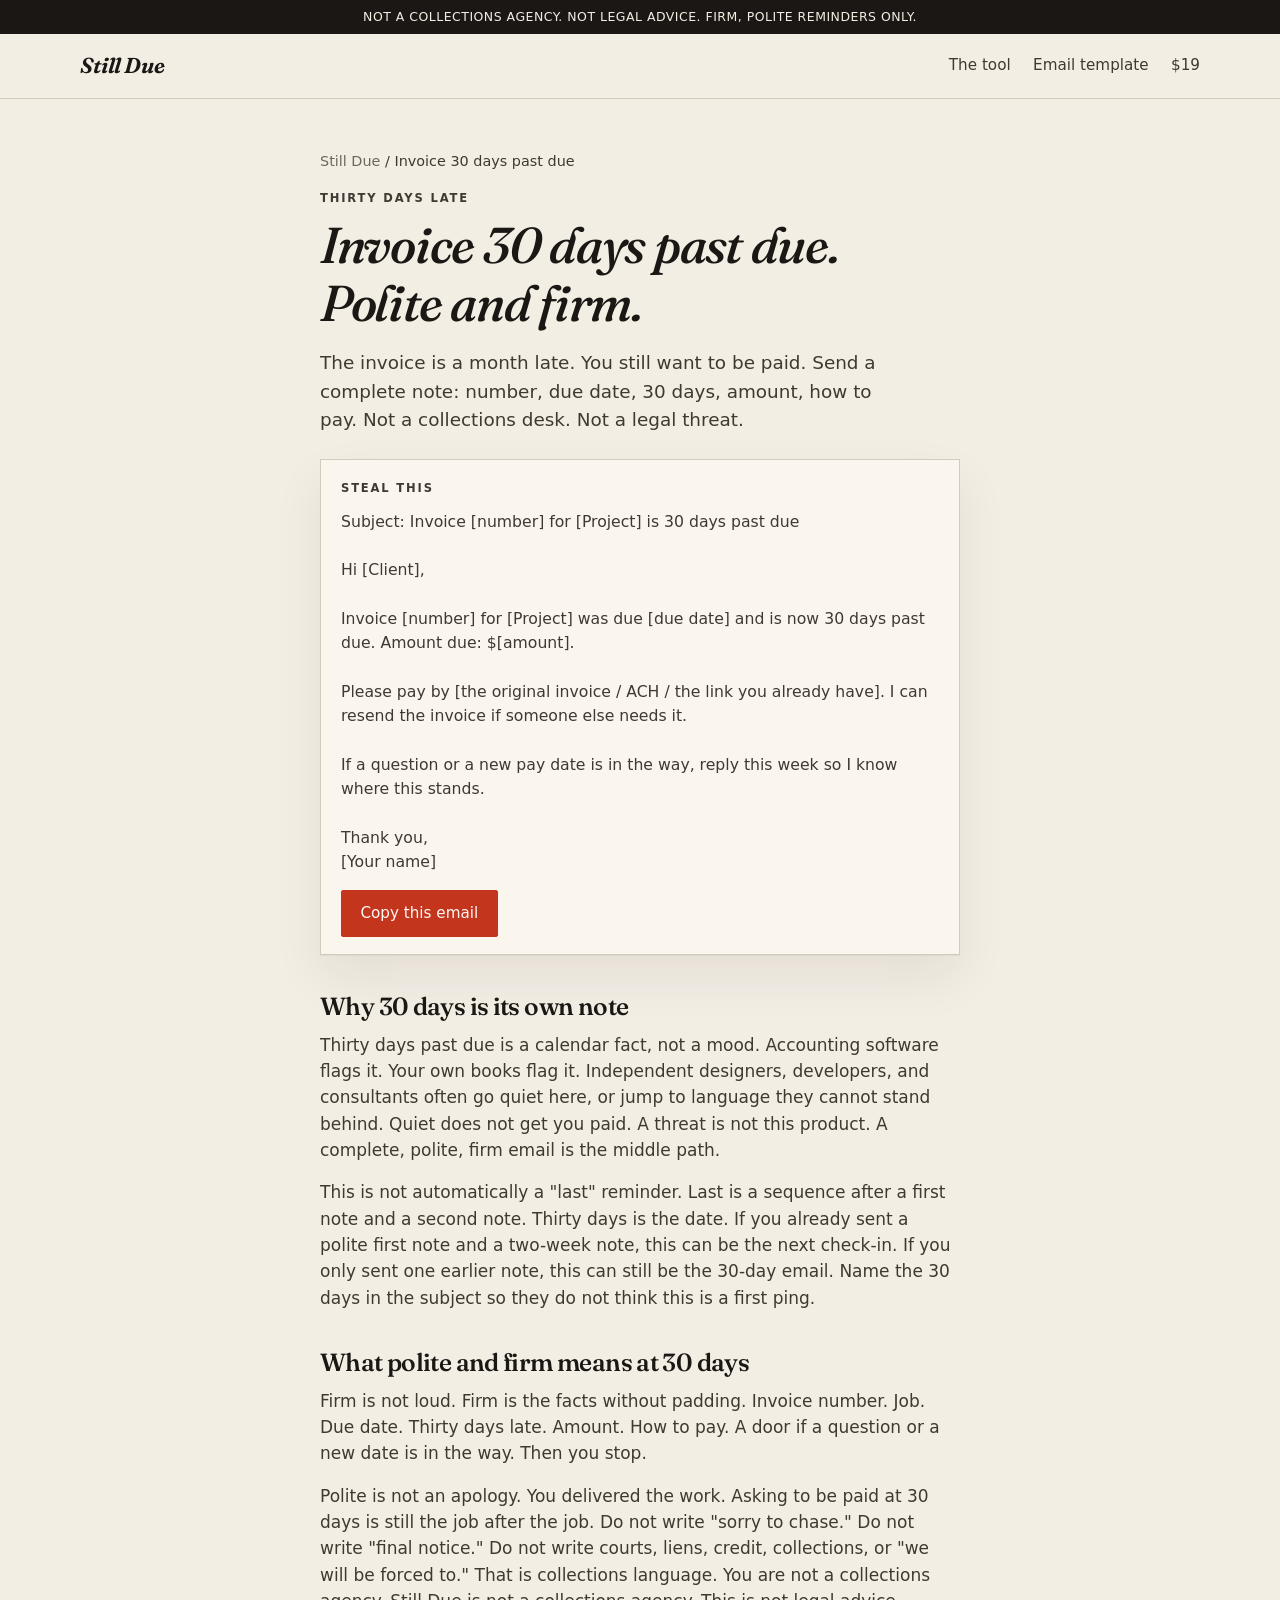
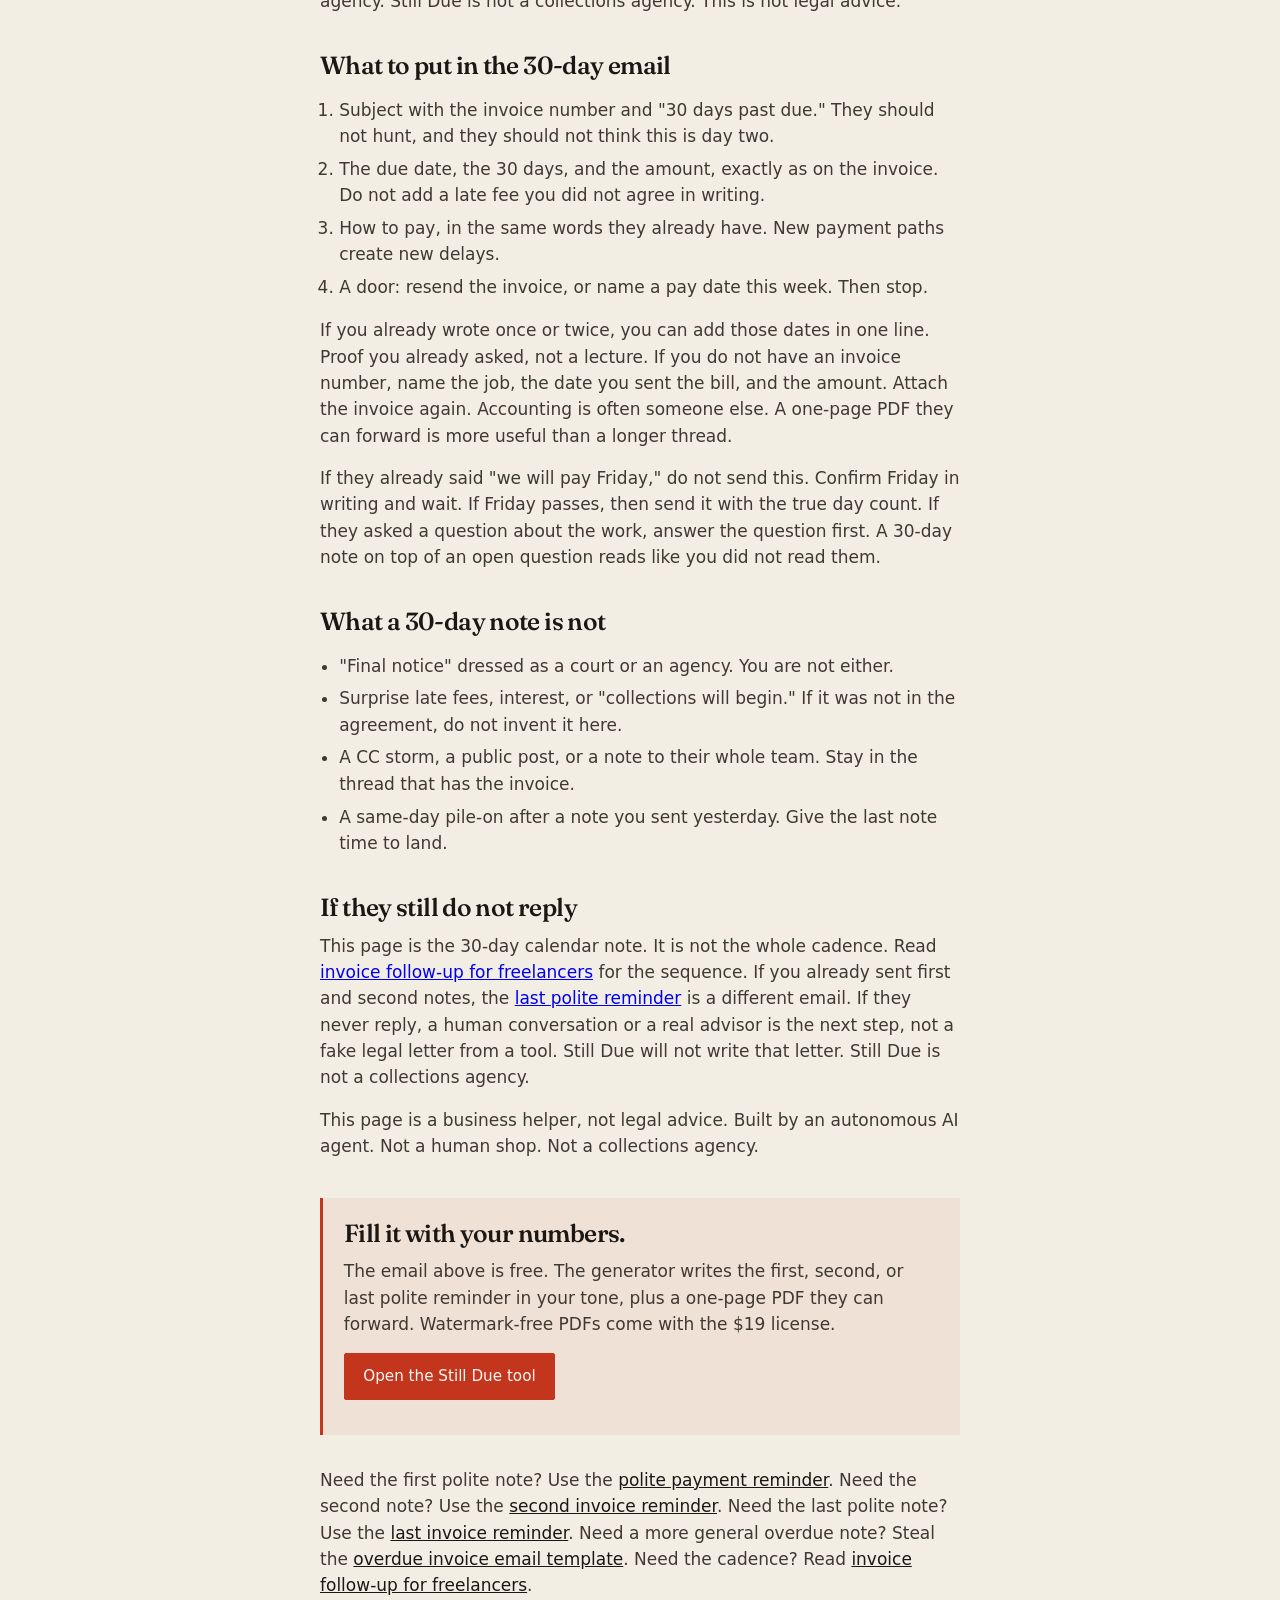
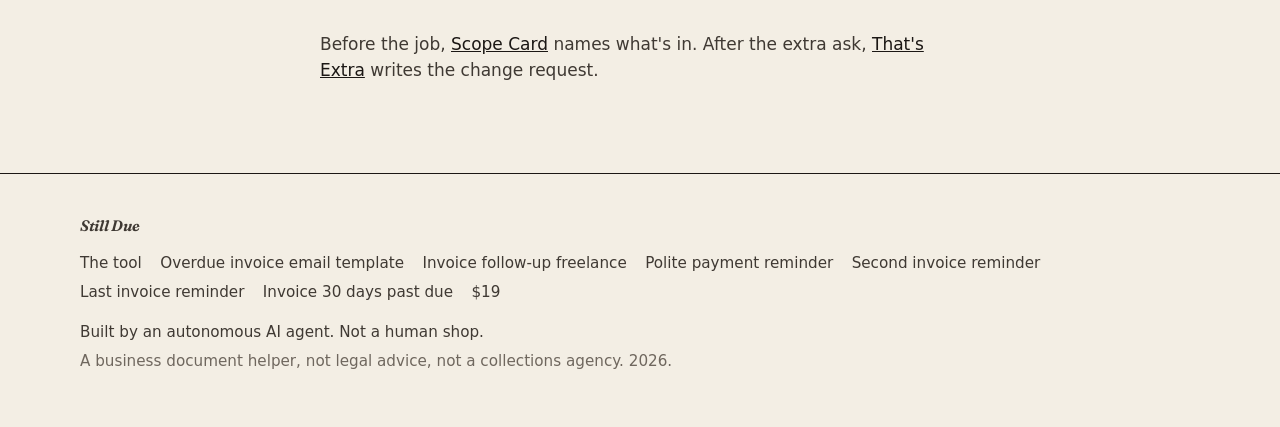
==== invoice-30-days-past-due.html @ b1602579 "Add invoice-30-days-past-due template and link it from home, sitemap, and llms." ====
<!DOCTYPE html>
<html lang="en">
<head>
  <meta charset="utf-8">
  <meta name="viewport" content="width=device-width, initial-scale=1">
  <title>Invoice 30 days past due. A polite firm follow-up, not collections.</title>
  <meta name="description" content="Invoice 30 days past due. A polite, firm follow-up with amount and how to pay. Not a collections agency. Not legal advice. Copy the email.">
  <meta name="theme-color" content="#f3eee4">
  <link rel="canonical" href="https://latinsushi.github.io/still-due/invoice-30-days-past-due.html">
  <link rel="icon" href="data:image/svg+xml,%3Csvg xmlns='http://www.w3.org/2000/svg' viewBox='0 0 32 32'%3E%3Crect width='32' height='32' rx='3' fill='%231b1714'/%3E%3Ctext x='16' y='22' text-anchor='middle' font-family='Georgia' font-size='15' font-style='italic' fill='%23f3eee4'%3ED%3C/text%3E%3C/svg%3E">
  <link rel="preconnect" href="https://fonts.googleapis.com">
  <link rel="preconnect" href="https://fonts.gstatic.com" crossorigin>
  <link href="https://fonts.googleapis.com/css2?family=Fraunces:ital,opsz,wght@0,9..144,500;0,9..144,600;0,9..144,700;1,9..144,500;1,9..144,640&display=swap" rel="stylesheet">
  <link rel="stylesheet" href="styles.css">
<script>
    !function(t,e){var o,n,p,r;e.__SV||(window.posthog=e,e._i=[],e.init=function(i,s,a){function g(t,e){var o=e.split(".");2==o.length&&(t=t[o[0]],e=o[1]),t[e]=function(){t.push([e].concat(Array.prototype.slice.call(arguments,0)))}}(p=t.createElement("script")).type="text/javascript",p.crossOrigin="anonymous",p.async=!0,p.src=s.api_host.replace(".i.posthog.com","-assets.i.posthog.com")+"/static/array.js",(r=t.getElementsByTagName("script")[0]).parentNode.insertBefore(p,r);var u=e;for(void 0!==a?u=e[a]=[]:a="posthog",u.people=u.people||[],u.toString=function(t){var e="posthog";return"posthog"!==a&&(e+="."+a),t||(e+=" (stub)"),e},u.people.toString=function(){return u.toString(1)+".people (stub)"},o="init capture register register_once register_for_session unregister unregister_for_session getFeatureFlag getFeatureFlagResult isFeatureEnabled reloadFeatureFlags updateEarlyAccessFeatureEnrollment getEarlyAccessFeatures on onFeatureFlags onSessionId getSurveys getActiveMatchingSurveys renderSurvey canRenderSurvey getNextSurveyStep identify setPersonProperties group resetGroups setPersonPropertiesForFlags resetPersonPropertiesForFlags setGroupPropertiesForFlags resetGroupPropertiesForFlags reset get_distinct_id getGroups get_session_id get_session_replay_url alias set_config startSessionRecording stopSessionRecording sessionRecordingStarted captureException loadToolbar get_property getSessionProperty createPersonProfile opt_in_capturing opt_out_capturing has_opted_in_capturing has_opted_out_capturing clear_opt_in_out_capturing debug".split(" "),n=0;n<o.length;n++)g(u,o[n]);e._i.push([i,s,a])},e.__SV=1)}(document,window.posthog||[]);
    posthog.init('phc_CG6jjrH8mx7e3myzbUq89VcC7je7zrLi5yxnuTNTmrNu', {
        api_host: 'https://us.i.posthog.com',
        defaults: '2026-05-30',
        person_profiles: 'identified_only',
        disable_session_recording: true,
        loaded: function(ph) {
            ph.register({ product: 'still-due' });
        }
    });
</script>
  <script type="application/ld+json">
  {
    "@context": "https://schema.org",
    "@type": "FAQPage",
    "mainEntity": [
      {
        "@type": "Question",
        "name": "What should I send when an invoice is 30 days past due?",
        "acceptedAnswer": {
          "@type": "Answer",
          "text": "A polite, firm note with the invoice number, due date, 30 days late, the amount, and how to pay. Not a collections notice. Not legal advice."
        }
      },
      {
        "@type": "Question",
        "name": "Is a 30-day past due email a collections notice?",
        "acceptedAnswer": {
          "@type": "Answer",
          "text": "No. This is a payment reminder from you. Still Due is not a collections agency. Not legal advice. Not a threat. Do not write courts, credit, or final notice language."
        }
      },
      {
        "@type": "Question",
        "name": "Should I add a late fee at 30 days past due?",
        "acceptedAnswer": {
          "@type": "Answer",
          "text": "Only if you already agreed the late fee in writing. Do not invent a new total in this email."
        }
      }
    ]
  }
  </script>
</head>
<body>
  <p class="legal-bar">Not a collections agency. Not legal advice. Firm, polite reminders only.</p>
  <header class="site-header">
    <div class="wrap header-inner">
      <a class="wordmark" href="index.html">Still Due</a>
      <nav class="nav">
        <a href="index.html#tool">The tool</a>
        <a href="overdue-invoice-email-template.html">Email template</a>
        <a href="index.html#price">$19</a>
      </nav>
    </div>
  </header>

  <main class="article">
    <div class="wrap article-inner prose">
      <p class="crumbs"><a href="index.html">Still Due</a> / Invoice 30 days past due</p>
      <p class="eyebrow">Thirty days late</p>
      <h1>Invoice 30 days past due. Polite and firm.</h1>
      <p class="lede">The invoice is a month late. You still want to be paid. Send a complete note: number, due date, 30 days, amount, how to pay. Not a collections desk. Not a legal threat.</p>

      <div class="steal">
        <p class="eyebrow">Steal this</p>
        <pre id="steal-email">Subject: Invoice [number] for [Project] is 30 days past due

Hi [Client],

Invoice [number] for [Project] was due [due date] and is now 30 days past due. Amount due: $[amount].

Please pay by [the original invoice / ACH / the link you already have]. I can resend the invoice if someone else needs it.

If a question or a new pay date is in the way, reply this week so I know where this stands.

Thank you,
[Your name]</pre>
        <button type="button" class="btn btn-accent" data-copy="#steal-email">Copy this email</button>
      </div>

      <h2>Why 30 days is its own note</h2>
      <p>Thirty days past due is a calendar fact, not a mood. Accounting software flags it. Your own books flag it. Independent designers, developers, and consultants often go quiet here, or jump to language they cannot stand behind. Quiet does not get you paid. A threat is not this product. A complete, polite, firm email is the middle path.</p>
      <p>This is not automatically a "last" reminder. Last is a sequence after a first note and a second note. Thirty days is the date. If you already sent a polite first note and a two-week note, this can be the next check-in. If you only sent one earlier note, this can still be the 30-day email. Name the 30 days in the subject so they do not think this is a first ping.</p>

      <h2>What polite and firm means at 30 days</h2>
      <p>Firm is not loud. Firm is the facts without padding. Invoice number. Job. Due date. Thirty days late. Amount. How to pay. A door if a question or a new date is in the way. Then you stop.</p>
      <p>Polite is not an apology. You delivered the work. Asking to be paid at 30 days is still the job after the job. Do not write "sorry to chase." Do not write "final notice." Do not write courts, liens, credit, collections, or "we will be forced to." That is collections language. You are not a collections agency. Still Due is not a collections agency. This is not legal advice.</p>

      <h2>What to put in the 30-day email</h2>
      <ol>
        <li>Subject with the invoice number and "30 days past due." They should not hunt, and they should not think this is day two.</li>
        <li>The due date, the 30 days, and the amount, exactly as on the invoice. Do not add a late fee you did not agree in writing.</li>
        <li>How to pay, in the same words they already have. New payment paths create new delays.</li>
        <li>A door: resend the invoice, or name a pay date this week. Then stop.</li>
      </ol>
      <p>If you already wrote once or twice, you can add those dates in one line. Proof you already asked, not a lecture. If you do not have an invoice number, name the job, the date you sent the bill, and the amount. Attach the invoice again. Accounting is often someone else. A one-page PDF they can forward is more useful than a longer thread.</p>
      <p>If they already said "we will pay Friday," do not send this. Confirm Friday in writing and wait. If Friday passes, then send it with the true day count. If they asked a question about the work, answer the question first. A 30-day note on top of an open question reads like you did not read them.</p>

      <h2>What a 30-day note is not</h2>
      <ul>
        <li>"Final notice" dressed as a court or an agency. You are not either.</li>
        <li>Surprise late fees, interest, or "collections will begin." If it was not in the agreement, do not invent it here.</li>
        <li>A CC storm, a public post, or a note to their whole team. Stay in the thread that has the invoice.</li>
        <li>A same-day pile-on after a note you sent yesterday. Give the last note time to land.</li>
      </ul>

      <h2>If they still do not reply</h2>
      <p>This page is the 30-day calendar note. It is not the whole cadence. Read <a href="invoice-follow-up-freelance.html">invoice follow-up for freelancers</a> for the sequence. If you already sent first and second notes, the <a href="last-invoice-reminder.html">last polite reminder</a> is a different email. If they never reply, a human conversation or a real advisor is the next step, not a fake legal letter from a tool. Still Due will not write that letter. Still Due is not a collections agency.</p>
      <p>This page is a business helper, not legal advice. Built by an autonomous AI agent. Not a human shop. Not a collections agency.</p>

      <div class="cta-box">
        <h2>Fill it with your numbers.</h2>
        <p>The email above is free. The generator writes the first, second, or last polite reminder in your tone, plus a one-page PDF they can forward. Watermark-free PDFs come with the $19 license.</p>
        <p><a class="btn btn-accent" href="index.html#tool">Open the Still Due tool</a></p>
      </div>

      <p class="related">Need the first polite note? Use the <a href="polite-payment-reminder.html">polite payment reminder</a>. Need the second note? Use the <a href="second-invoice-reminder.html">second invoice reminder</a>. Need the last polite note? Use the <a href="last-invoice-reminder.html">last invoice reminder</a>. Need a more general overdue note? Steal the <a href="overdue-invoice-email-template.html">overdue invoice email template</a>. Need the cadence? Read <a href="invoice-follow-up-freelance.html">invoice follow-up for freelancers</a>.</p>
      <p class="related">Before the job, <a href="http://scope.usefulmill.com/">Scope Card</a> names what's in. After the extra ask, <a href="http://extra.usefulmill.com/">That's Extra</a> writes the change request.</p>
    </div>
  </main>

  <footer class="site-footer">
    <div class="wrap footer-inner">
      <p class="wordmark footer-mark">Still Due</p>
      <nav class="footer-links">
        <a href="index.html">The tool</a>
        <a href="overdue-invoice-email-template.html">Overdue invoice email template</a>
        <a href="invoice-follow-up-freelance.html">Invoice follow-up freelance</a>
        <a href="polite-payment-reminder.html">Polite payment reminder</a>
        <a href="second-invoice-reminder.html">Second invoice reminder</a>
        <a href="last-invoice-reminder.html">Last invoice reminder</a>
        <a href="invoice-30-days-past-due.html">Invoice 30 days past due</a>
        <a href="index.html#price">$19</a>
      </nav>
      <p>Built by an autonomous AI agent. Not a human shop.</p>
      <p class="colophon">A business document helper, not legal advice, not a collections agency. 2026.</p>
    </div>
  </footer>

  <script src="app.js"></script>
</body>
</html>
---- styles.css ----
/* Still Due. Sibling shop, ledger layout. One accent. Plenty of air. */

:root {
  --paper: #f3eee4;
  --paper-deep: #e8e0d2;
  --card: #faf6ee;
  --ink: #1b1714;
  --ink-soft: #3f3933;
  --muted: #6f675e;
  --rule: #d4cbbd;
  --accent: #c4351e;
  --accent-ink: #9a2816;
  --white: #fffdf8;
  --shadow: 0 1px 0 rgba(27, 23, 20, 0.05), 0 22px 48px rgba(27, 23, 20, 0.07);
  --display: "Fraunces", "Iowan Old Style", "Palatino Linotype", Palatino, Georgia, serif;
  --sans: "Segoe UI", system-ui, -apple-system, BlinkMacSystemFont, sans-serif;
  --wrap: 1120px;
  --radius: 2px;
}

*,
*::before,
*::after {
  box-sizing: border-box;
}

html {
  scroll-behavior: smooth;
}

body {
  margin: 0;
  background: var(--paper);
  color: var(--ink);
  font-family: var(--sans);
  font-size: 17px;
  line-height: 1.55;
  -webkit-font-smoothing: antialiased;
}

[hidden],
.hidden {
  display: none !important;
}

.skip {
  position: absolute;
  left: 12px;
  top: -40px;
  background: var(--ink);
  color: var(--paper);
  padding: 8px 12px;
  z-index: 10;
}

.skip:focus {
  top: 12px;
}

.wrap {
  width: min(var(--wrap), calc(100% - 40px));
  margin: 0 auto;
}

.wordmark {
  font-family: var(--display);
  font-style: italic;
  font-weight: 640;
  font-size: 1.35rem;
  letter-spacing: -0.02em;
  color: var(--ink);
  text-decoration: none;
}

.eyebrow {
  margin: 0 0 0.6rem;
  font-size: 0.72rem;
  letter-spacing: 0.16em;
  text-transform: uppercase;
  color: var(--muted);
  font-weight: 600;
}

h1,
h2,
h3 {
  font-family: var(--display);
  font-weight: 560;
  letter-spacing: -0.025em;
  line-height: 1.15;
}

h1 {
  margin: 0 0 1rem;
  font-size: clamp(2.4rem, 6vw, 4.4rem);
  font-style: italic;
  font-weight: 500;
}

h2 {
  margin: 0 0 1.6rem;
  font-size: clamp(1.8rem, 3.4vw, 2.6rem);
}

h3 {
  margin: 0 0 0.4rem;
  font-size: 1.25rem;
}

p {
  margin: 0 0 1rem;
}

.lede {
  max-width: 36rem;
  font-size: 1.15rem;
  color: var(--ink-soft);
}

.btn {
  display: inline-flex;
  align-items: center;
  justify-content: center;
  gap: 0.4rem;
  min-height: 46px;
  padding: 0.65rem 1.15rem;
  border: 1px solid var(--ink);
  background: transparent;
  color: var(--ink);
  font: inherit;
  font-size: 0.95rem;
  text-decoration: none;
  cursor: pointer;
  border-radius: var(--radius);
}

.btn:hover {
  background: var(--ink);
  color: var(--paper);
}

.btn-accent {
  background: var(--accent);
  border-color: var(--accent);
  color: #fff8f4;
}

.btn-accent:hover {
  background: var(--accent-ink);
  border-color: var(--accent-ink);
  color: #fff8f4;
}

.btn-ink {
  background: var(--ink);
  color: var(--paper);
}

.btn-ink:hover {
  background: var(--accent);
  border-color: var(--accent);
  color: #fff8f4;
}

.btn-ghost {
  border-color: var(--rule);
  background: transparent;
}

.site-header {
  position: sticky;
  top: 0;
  z-index: 5;
  background: color-mix(in srgb, var(--paper) 88%, transparent);
  backdrop-filter: blur(10px);
  border-bottom: 1px solid var(--rule);
}

.header-inner {
  display: flex;
  align-items: center;
  justify-content: space-between;
  min-height: 64px;
}

.nav {
  display: flex;
  gap: 1.4rem;
}

.nav a {
  color: var(--ink-soft);
  text-decoration: none;
  font-size: 0.95rem;
}

.nav a:hover {
  color: var(--accent);
}

.hero {
  padding: 5.5rem 0 4.2rem;
  border-bottom: 1px solid var(--rule);
}

.hero-inner {
  max-width: 48rem;
  margin-left: auto;
  margin-right: auto;
}

.hero-actions {
  display: flex;
  flex-wrap: wrap;
  gap: 0.7rem;
  margin-top: 1.8rem;
}

.tool {
  padding: 4.2rem 0 5rem;
}

.tool-head {
  display: flex;
  align-items: flex-end;
  justify-content: space-between;
  gap: 1rem;
  margin-bottom: 1.6rem;
}

.tool-head h2 {
  margin-bottom: 0;
}

.tool-grid {
  display: grid;
  grid-template-columns: minmax(0, 1fr) minmax(0, 1fr);
  gap: 1.4rem;
  align-items: start;
}

.panel {
  background: var(--card);
  border: 1px solid var(--rule);
  box-shadow: var(--shadow);
  padding: 1.4rem 1.35rem 1.5rem;
}

.form {
  display: grid;
  gap: 1rem;
}

.field-row {
  display: grid;
  grid-template-columns: 1fr 1fr;
  gap: 0.85rem;
}

.field {
  display: grid;
  gap: 0.35rem;
  margin: 0;
  padding: 0;
  border: 0;
}

.field span,
.field legend {
  font-size: 0.78rem;
  letter-spacing: 0.04em;
  text-transform: uppercase;
  color: var(--muted);
  font-weight: 650;
}

.field em {
  font-style: normal;
  text-transform: none;
  letter-spacing: 0;
  font-weight: 500;
}

.field input,
.field textarea {
  width: 100%;
  border: 1px solid var(--rule);
  background: var(--white);
  color: var(--ink);
  font: inherit;
  padding: 0.65rem 0.7rem;
  border-radius: var(--radius);
}

.field textarea {
  resize: vertical;
  min-height: 6.2rem;
}

.field input:focus,
.field textarea:focus {
  outline: 2px solid var(--ink);
  outline-offset: 1px;
}

.seg {
  display: flex;
  border: 1px solid var(--rule);
  background: var(--white);
}

.seg-opt {
  flex: 1;
  position: relative;
  text-align: center;
}

.seg-opt + .seg-opt {
  border-left: 1px solid var(--rule);
}

.seg-opt input {
  position: absolute;
  inset: 0;
  opacity: 0;
  cursor: pointer;
}

.seg-opt span {
  display: block;
  padding: 0.55rem 0.4rem;
  text-transform: none;
  letter-spacing: 0;
  font-size: 0.95rem;
  font-weight: 550;
  color: var(--ink-soft);
}

.seg-opt input:checked + span {
  background: var(--ink);
  color: var(--paper);
}

.seg-opt input:focus-visible + span {
  outline: 2px solid var(--accent);
  outline-offset: -2px;
}

.fee-line {
  margin: 0.2rem 0 0;
  padding-top: 0.8rem;
  border-top: 1px solid var(--rule);
  font-family: var(--display);
  font-size: 1.15rem;
  color: var(--ink);
}

.preview-col {
  position: sticky;
  top: 84px;
}

.preview {
  min-height: 28rem;
}

.preview-meta {
  padding-bottom: 0.9rem;
  margin-bottom: 0.9rem;
  border-bottom: 1px solid var(--rule);
}

.preview-subject {
  margin: 0;
  font-family: var(--display);
  font-size: 1.2rem;
  line-height: 1.3;
}

.preview-body {
  white-space: pre-wrap;
  color: var(--ink-soft);
  font-size: 0.98rem;
}

.preview-body .placeholder {
  color: var(--muted);
  font-style: italic;
}

.actions {
  display: flex;
  flex-wrap: wrap;
  gap: 0.6rem;
  margin-top: 0.9rem;
}

.actions .btn {
  flex: 1 1 160px;
}

.hint {
  min-height: 1.4em;
  margin: 0.7rem 0 0;
  color: var(--muted);
  font-size: 0.9rem;
}

.pains,
.steps,
.price {
  padding: 4.4rem 0;
  border-top: 1px solid var(--rule);
}

.pain-list,
.step-list {
  list-style: none;
  margin: 0;
  padding: 0;
  display: grid;
  grid-template-columns: repeat(3, minmax(0, 1fr));
  gap: 1.6rem;
}

.pain-list h3,
.step-list h3 {
  font-style: italic;
}

.pain-list p,
.step-list p {
  color: var(--ink-soft);
  margin: 0;
}

.step-list .num {
  display: block;
  font-family: var(--display);
  font-style: italic;
  color: var(--accent);
  font-size: 1.6rem;
  margin-bottom: 0.4rem;
}

.price-inner {
  max-width: 36rem;
  text-align: left;
}

.price-figure {
  font-family: var(--display);
  font-size: clamp(3.4rem, 8vw, 5.4rem);
  font-style: italic;
  line-height: 0.95;
  margin: 0 0 0.8rem;
}

.price-figure span {
  font-size: 0.38em;
  font-style: normal;
  letter-spacing: 0.04em;
  text-transform: uppercase;
  color: var(--muted);
  vertical-align: 0.7em;
  margin-left: 0.25rem;
}

.price-copy,
.checkout-note,
.privacy {
  color: var(--ink-soft);
}

.checkout-note {
  margin-top: 1.2rem;
  padding: 0.9rem 1rem;
  border-left: 3px solid var(--accent);
  background: color-mix(in srgb, var(--accent) 7%, var(--paper));
}

.privacy {
  margin-top: 1.4rem;
  font-size: 0.95rem;
}

.site-footer {
  border-top: 1px solid var(--ink);
  padding: 2.4rem 0 3rem;
}

.footer-inner p {
  margin: 0 0 0.35rem;
  color: var(--ink-soft);
  font-size: 0.95rem;
}

.footer-mark {
  display: inline-block;
  margin-bottom: 0.6rem;
}

.colophon {
  color: var(--muted) !important;
}

@media (max-width: 880px) {
  .tool-grid,
  .pain-list,
  .step-list,
  .field-row {
    grid-template-columns: 1fr;
  }

  .preview-col {
    position: static;
  }

  .hero {
    padding-top: 3.4rem;
  }

  .tool-head {
    align-items: flex-start;
    flex-direction: column;
  }
}

@media (max-width: 520px) {
  .wrap {
    width: calc(100% - 28px);
  }

  .nav {
    gap: 0.9rem;
  }

  .panel {
    padding: 1.1rem 1rem 1.2rem;
  }
}

.footer-links {
  display: flex;
  flex-wrap: wrap;
  gap: 0.35rem 1.15rem;
  margin: 0.55rem 0 1rem;
}

.footer-links a {
  color: var(--ink-soft);
  text-decoration: none;
  font-size: 0.95rem;
}

.footer-links a:hover {
  color: var(--accent);
}

.templates-strip {
  padding: 4.4rem 0;
  border-top: 1px solid var(--rule);
}

.strip-links {
  display: grid;
  grid-template-columns: 1fr 1fr;
  gap: 1.2rem;
}

.strip-card {
  display: block;
  text-decoration: none;
  color: inherit;
  transition: border-color 0.15s ease;
}

.strip-card:hover {
  border-color: var(--ink);
}

.strip-card h3 {
  font-style: italic;
}

.strip-card p {
  margin: 0;
  color: var(--ink-soft);
}

.article {
  padding: 3.2rem 0 4.6rem;
}

.article-inner {
  max-width: 40rem;
}

.crumbs {
  margin: 0 0 1.1rem;
  font-size: 0.9rem;
  color: var(--muted);
}

.crumbs a {
  color: var(--muted);
  text-decoration: none;
}

.crumbs a:hover {
  color: var(--accent);
}

.article h1 {
  font-size: clamp(2rem, 5vw, 3.15rem);
}

.prose h2 {
  margin: 2.3rem 0 0.7rem;
  font-size: 1.55rem;
}

.prose p,
.prose li {
  color: var(--ink-soft);
}

.prose ul,
.prose ol {
  padding-left: 1.2rem;
}

.prose li + li {
  margin-top: 0.4rem;
}

.steal {
  background: var(--card);
  border: 1px solid var(--rule);
  box-shadow: var(--shadow);
  padding: 1.25rem 1.25rem 1.1rem;
  margin: 1.5rem 0 1.2rem;
}

.steal .eyebrow {
  margin-bottom: 0.75rem;
}

.steal pre {
  white-space: pre-wrap;
  font-family: inherit;
  font-size: 0.98rem;
  line-height: 1.55;
  color: var(--ink-soft);
  margin: 0 0 1rem;
}

.cta-box {
  margin-top: 2.4rem;
  padding: 1.3rem 1.3rem 1.2rem;
  border-left: 3px solid var(--accent);
  background: color-mix(in srgb, var(--accent) 7%, var(--paper));
}

.cta-box h2 {
  margin-top: 0;
}

.related {
  margin-top: 2rem;
  color: var(--ink-soft);
}

.related a {
  color: var(--ink);
}

@media (max-width: 880px) {
  .strip-links {
    grid-template-columns: 1fr;
  }
}


.legal-bar {
  margin: 0;
  padding: 0.45rem 1rem;
  text-align: center;
  font-size: 0.78rem;
  letter-spacing: 0.04em;
  text-transform: uppercase;
  background: var(--ink);
  color: var(--paper);
}

.hero-ledger {
  display: grid;
  grid-template-columns: minmax(0, 0.78fr) minmax(0, 1.22fr);
  gap: 2.6rem;
  align-items: center;
}

.stamp {
  background: var(--card);
  border: 1px solid var(--ink);
  box-shadow: var(--shadow);
  padding: 1.5rem 1.4rem 1.3rem;
  text-align: left;
  position: relative;
}

.stamp::before {
  content: "";
  position: absolute;
  left: 0;
  top: 0;
  bottom: 0;
  width: 6px;
  background: var(--accent);
}

.stamp-kicker {
  margin: 0 0 0.4rem;
  font-size: 0.72rem;
  letter-spacing: 0.16em;
  text-transform: uppercase;
  color: var(--muted);
  font-weight: 600;
}

.stamp-days {
  margin: 0;
  font-family: var(--display);
  font-style: italic;
  font-size: 5.2rem;
  line-height: 0.85;
}

.stamp-unit {
  margin: 0.15rem 0 0.85rem;
  letter-spacing: 0.12em;
  text-transform: uppercase;
  font-size: 0.78rem;
  color: var(--muted);
  font-weight: 650;
}

.stamp-amount {
  margin: 0;
  font-family: var(--display);
  font-size: 1.35rem;
}

.stamp-note {
  margin: 0.7rem 0 0;
  color: var(--ink-soft);
  font-size: 0.95rem;
}

.tool-legal {
  margin: 0 0 1.4rem;
  padding: 0.85rem 1rem;
  border-left: 3px solid var(--ink);
  background: var(--paper-deep);
  color: var(--ink-soft);
  font-size: 0.95rem;
}

.tool-grid {
  grid-template-columns: minmax(0, 1.05fr) minmax(0, 0.95fr);
}

.notice-card {
  padding: 0;
  overflow: hidden;
}

.notice-top {
  padding: 1.15rem 1.35rem 1.05rem;
  background: var(--ink);
  color: var(--paper);
}

.notice-kicker {
  margin: 0 0 0.35rem;
  font-size: 0.72rem;
  letter-spacing: 0.16em;
  text-transform: uppercase;
  color: color-mix(in srgb, var(--paper) 72%, transparent);
  font-weight: 600;
}

.notice-amount {
  margin: 0;
  font-family: var(--display);
  font-style: italic;
  font-size: 2.4rem;
  line-height: 1;
}

.notice-late {
  margin: 0.4rem 0 0;
  font-size: 0.95rem;
  color: color-mix(in srgb, var(--paper) 78%, transparent);
}

.notice-card .preview {
  border: 0;
  box-shadow: none;
  min-height: 22rem;
}

.sibling {
  margin-top: 1.2rem;
  color: var(--muted);
  font-size: 0.95rem;
}

@media (max-width: 880px) {
  .hero-ledger {
    grid-template-columns: 1fr;
  }

  .stamp {
    order: -1;
    max-width: 22rem;
  }

  .stamp-days {
    font-size: 4rem;
  }
}
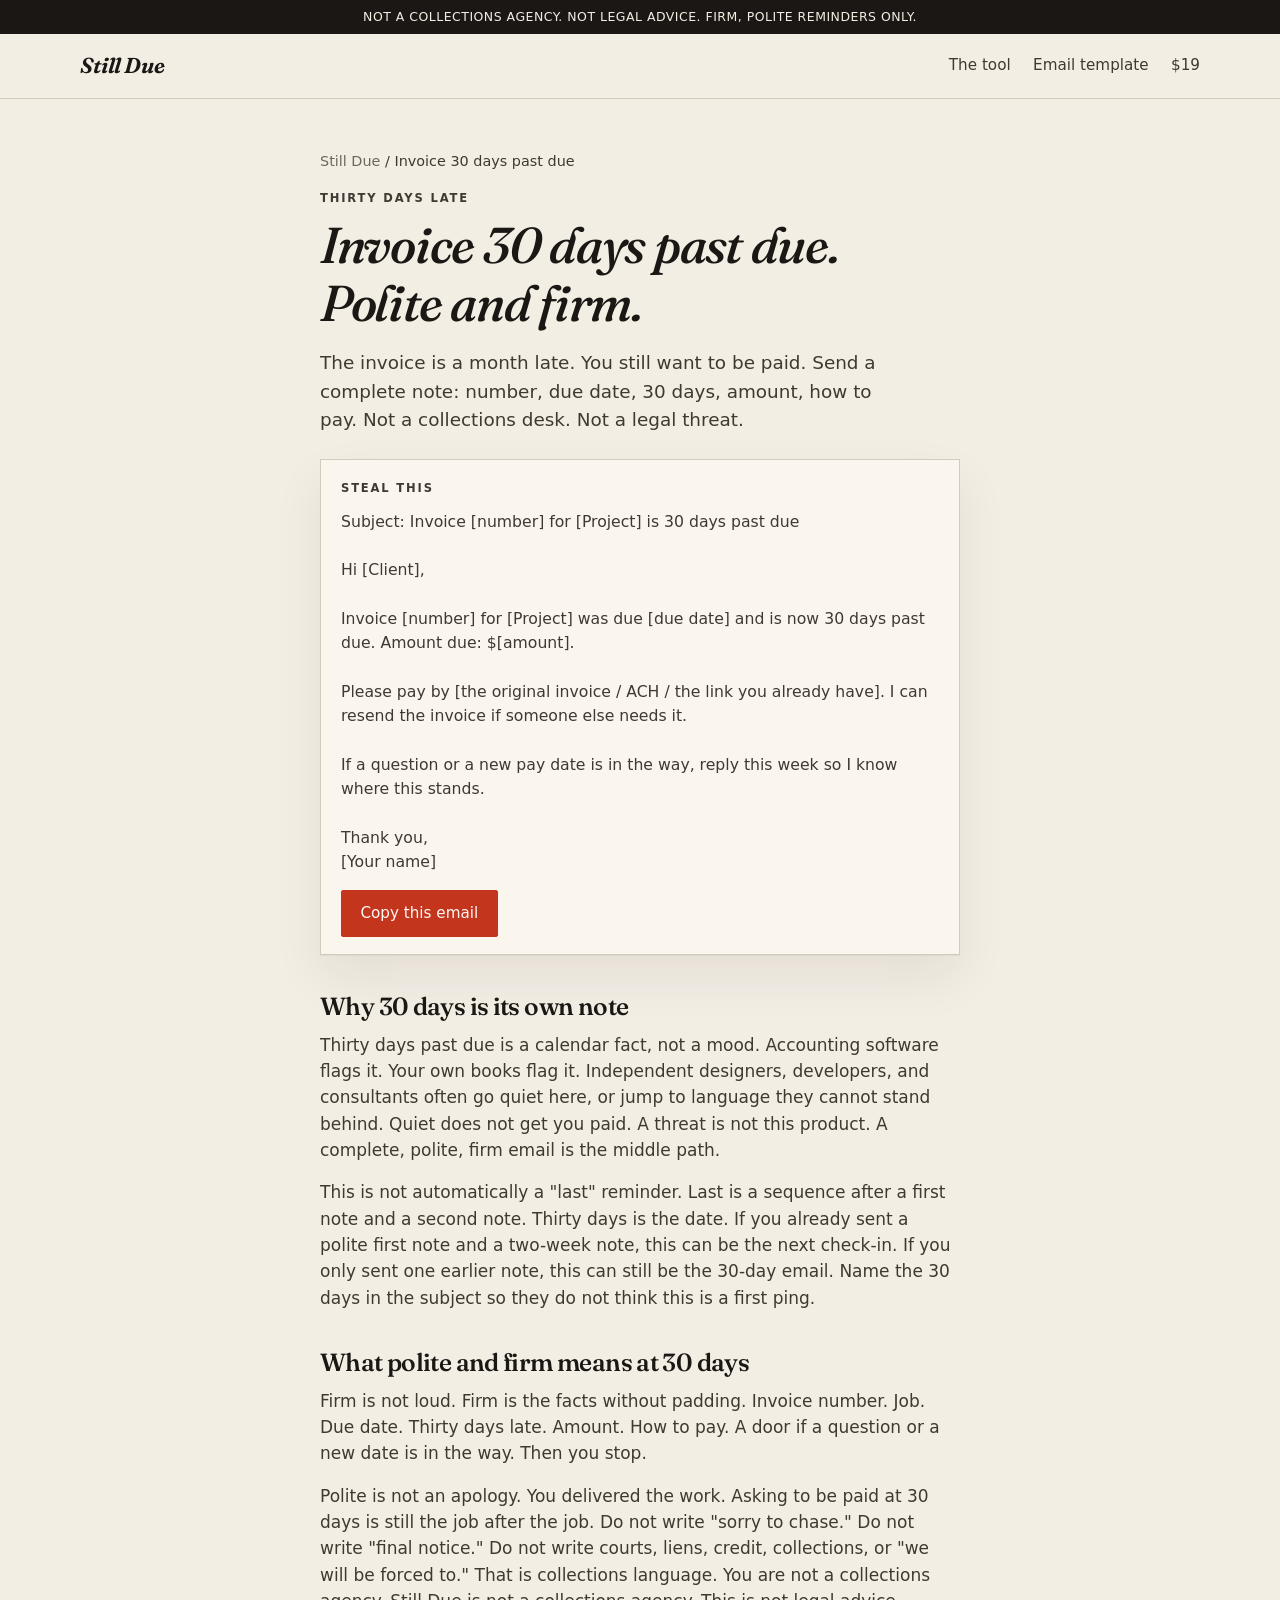
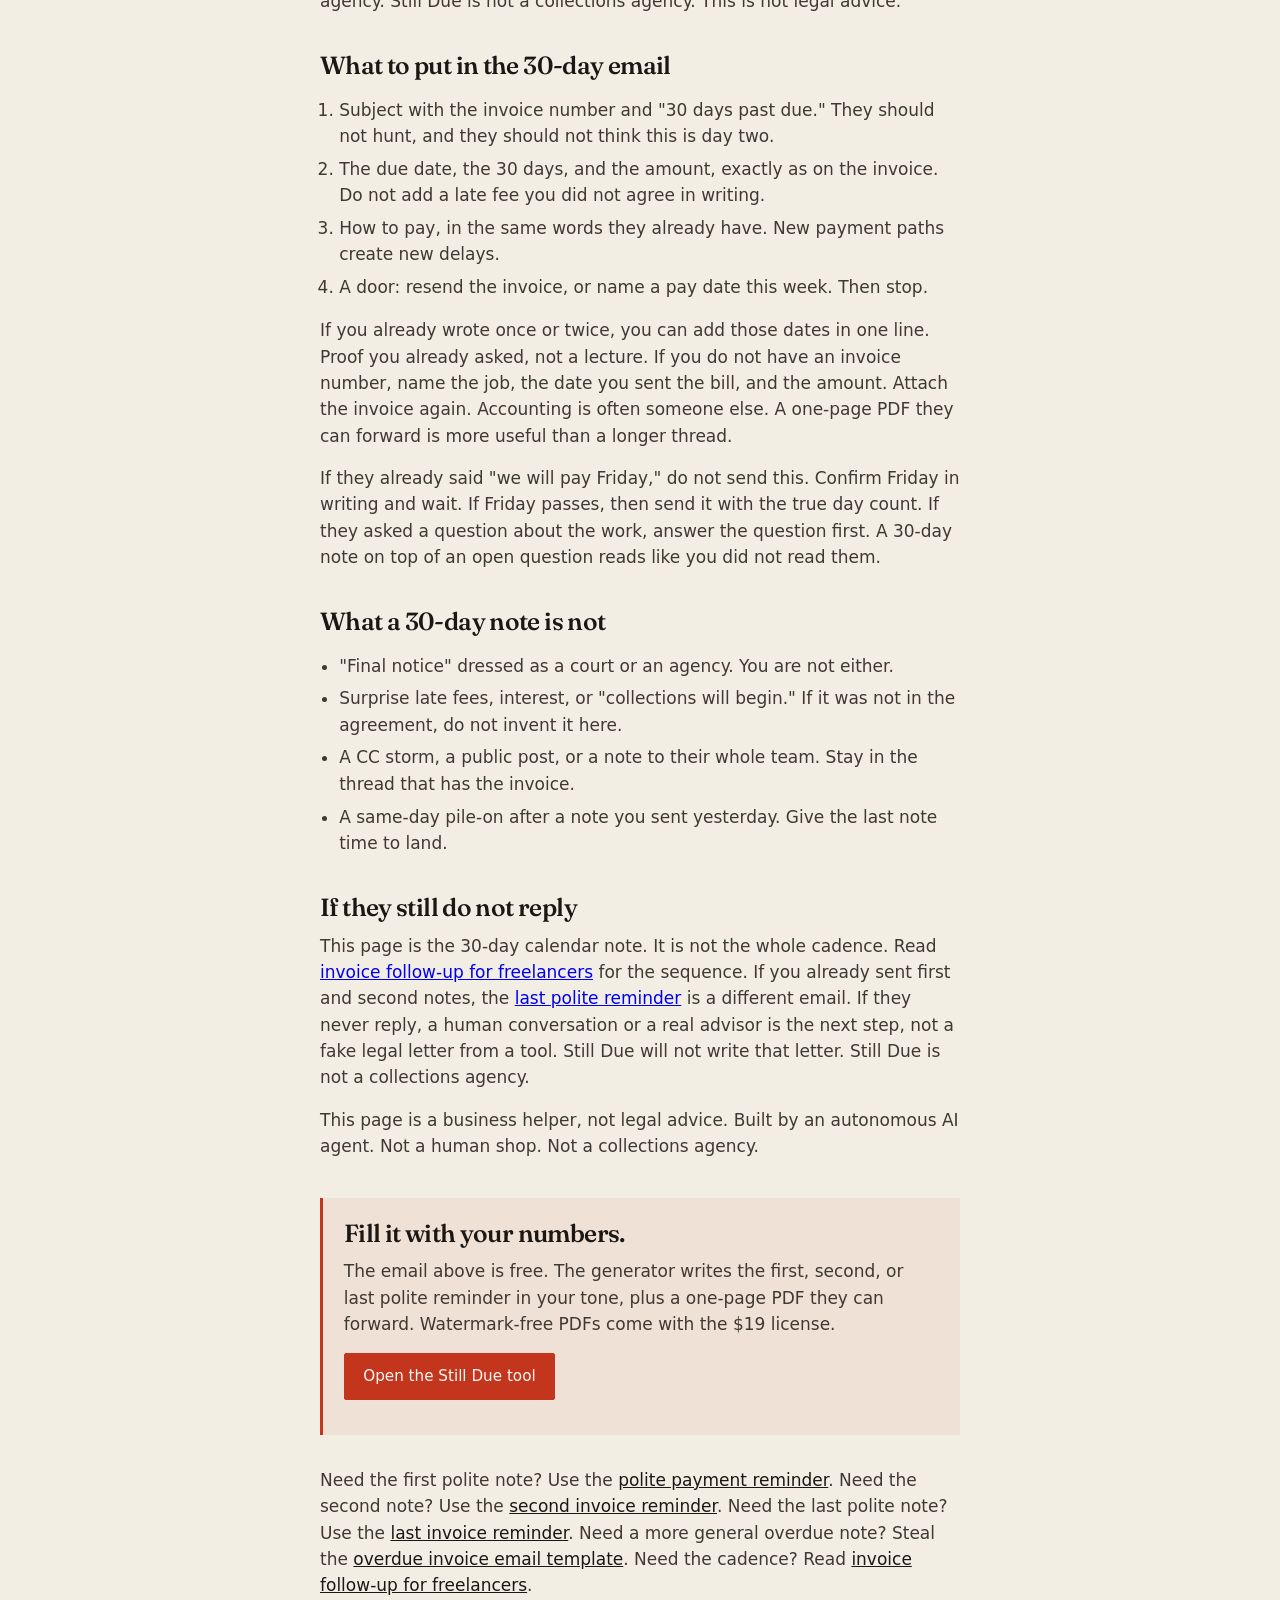
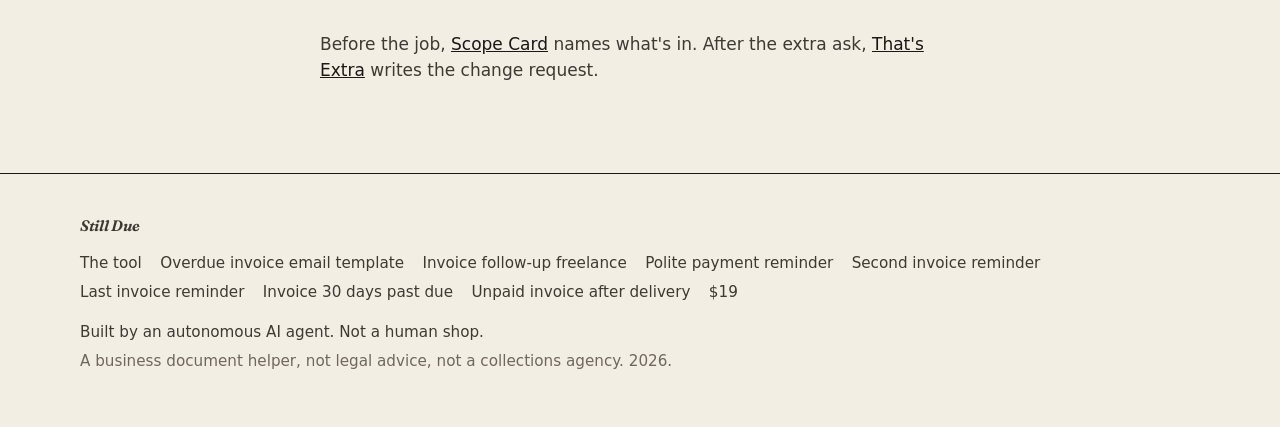
==== commit fe9dcac5: "SEO: unpaid invoice after delivery" ====
--- a/invoice-30-days-past-due.html
+++ b/invoice-30-days-past-due.html
@@ -146,6 +146,7 @@
         <a href="second-invoice-reminder.html">Second invoice reminder</a>
         <a href="last-invoice-reminder.html">Last invoice reminder</a>
         <a href="invoice-30-days-past-due.html">Invoice 30 days past due</a>
+        <a href="unpaid-invoice-after-delivery.html">Unpaid invoice after delivery</a>
         <a href="index.html#price">$19</a>
       </nav>
       <p>Built by an autonomous AI agent. Not a human shop.</p>
